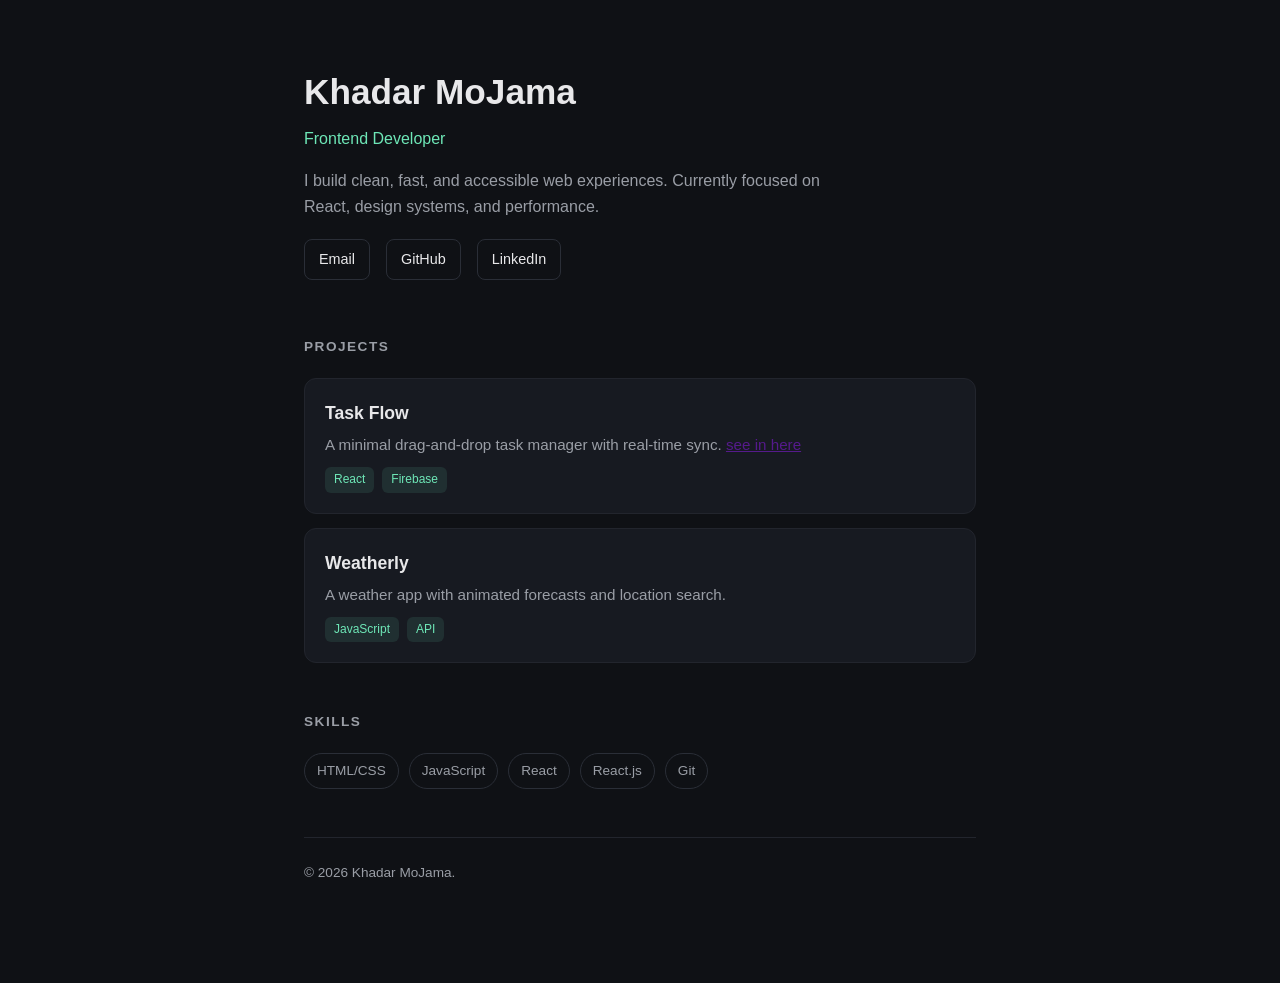
==== index.html @ d8dcfe03 "feat: add portofolio homepage" ====
<!doctype html>
<html lang="en">
  <head>
    <meta charset="UTF-8" />
    <meta name="viewport" content="width=device-width, initial-scale=1.0" />
    <title>Khadar MoJama — Portfolio</title>
    <link rel="stylesheet" href="styles.css" />
  </head>
  <body>
    <div class="wrap">
      <header>
        <h1>Khadar MoJama</h1>
        <p class="role">Frontend Developer</p>
        <p class="bio">
          I build clean, fast, and accessible web experiences. Currently focused
          on React, design systems, and performance.
        </p>
        <div class="links">
          <a href="mailto:khadrmohamedjama@gmail.com">Email</a>

          <a
            href="https://github.com/khadarmojama"
            target="_blank"
            rel="noopener"
            >GitHub</a
          >
          <a
            href="https://www.linkedin.com/in/khadar-mohamed-b617ab34a/"
            target="_blank"
            rel="noopener"
            >LinkedIn</a
          >
        </div>
      </header>

      <section>
        <h2>Projects</h2>

        <div class="project">
          <h3>Task Flow</h3>
          <p>
            A minimal drag-and-drop task manager with real-time sync.
            <a href="">see in here</a>
          </p>

          <div class="tags"><span>React</span><span>Firebase</span></div>
        </div>

        <div class="project">
          <h3>Weatherly</h3>
          <p>A weather app with animated forecasts and location search.</p>
          <div class="tags"><span>JavaScript</span><span>API</span></div>
        </div>
      </section>

      <section>
        <h2>Skills</h2>
        <div class="skills-list">
          <span>HTML/CSS</span>
          <span>JavaScript</span>
          <span>React</span>
          <span>React.js</span>
          <span>Git</span>
        </div>
      </section>

      <footer>&copy; 2026 Khadar MoJama.</footer>
    </div>
  </body>
</html>
---- styles.css ----
:root {
  --bg: #0f1115;
  --card: #171a21;
  --text: #e8e8ea;
  --muted: #9a9ea6;
  --accent: #6ee7b7;
}
* {
  box-sizing: border-box;
  margin: 0;
  padding: 0;
}
body {
  background: var(--bg);
  color: var(--text);
  font-family:
    -apple-system, BlinkMacSystemFont, "Segoe UI", Helvetica, Arial, sans-serif;
  line-height: 1.6;
}
.wrap {
  max-width: 720px;
  margin: 0 auto;
  padding: 64px 24px 100px;
}

header {
  margin-bottom: 56px;
}
header h1 {
  font-size: 2.2rem;
  font-weight: 700;
}
header p.role {
  color: var(--accent);
  font-size: 1rem;
  margin-top: 6px;
}
header p.bio {
  color: var(--muted);
  margin-top: 16px;
  max-width: 560px;
}

.links {
  margin-top: 20px;
  display: flex;
  gap: 16px;
  flex-wrap: wrap;
}
.links a {
  color: var(--text);
  text-decoration: none;
  border: 1px solid #2a2e37;
  padding: 8px 14px;
  border-radius: 8px;
  font-size: 0.9rem;
  transition:
    border-color 0.2s,
    color 0.2s;
}
.links a:hover {
  border-color: var(--accent);
  color: var(--accent);
}

section {
  margin-bottom: 48px;
}
section h2 {
  font-size: 0.85rem;
  text-transform: uppercase;
  letter-spacing: 1.5px;
  color: var(--muted);
  margin-bottom: 20px;
}

.project {
  background: var(--card);
  border: 1px solid #22252d;
  border-radius: 12px;
  padding: 20px;
  margin-bottom: 14px;
}
.project h3 {
  font-size: 1.1rem;
  margin-bottom: 6px;
}
.project p {
  color: var(--muted);
  font-size: 0.95rem;
}
.project .tags {
  margin-top: 10px;
  display: flex;
  gap: 8px;
  flex-wrap: wrap;
}
.project .tags span {
  font-size: 0.75rem;
  color: var(--accent);
  background: rgba(110, 231, 183, 0.1);
  padding: 3px 9px;
  border-radius: 6px;
}

.skills-list {
  display: flex;
  flex-wrap: wrap;
  gap: 10px;
}
.skills-list span {
  border: 1px solid #2a2e37;
  padding: 6px 12px;
  border-radius: 999px;
  font-size: 0.85rem;
  color: var(--muted);
}

footer {
  color: var(--muted);
  font-size: 0.85rem;
  border-top: 1px solid #22252d;
  padding-top: 24px;
}
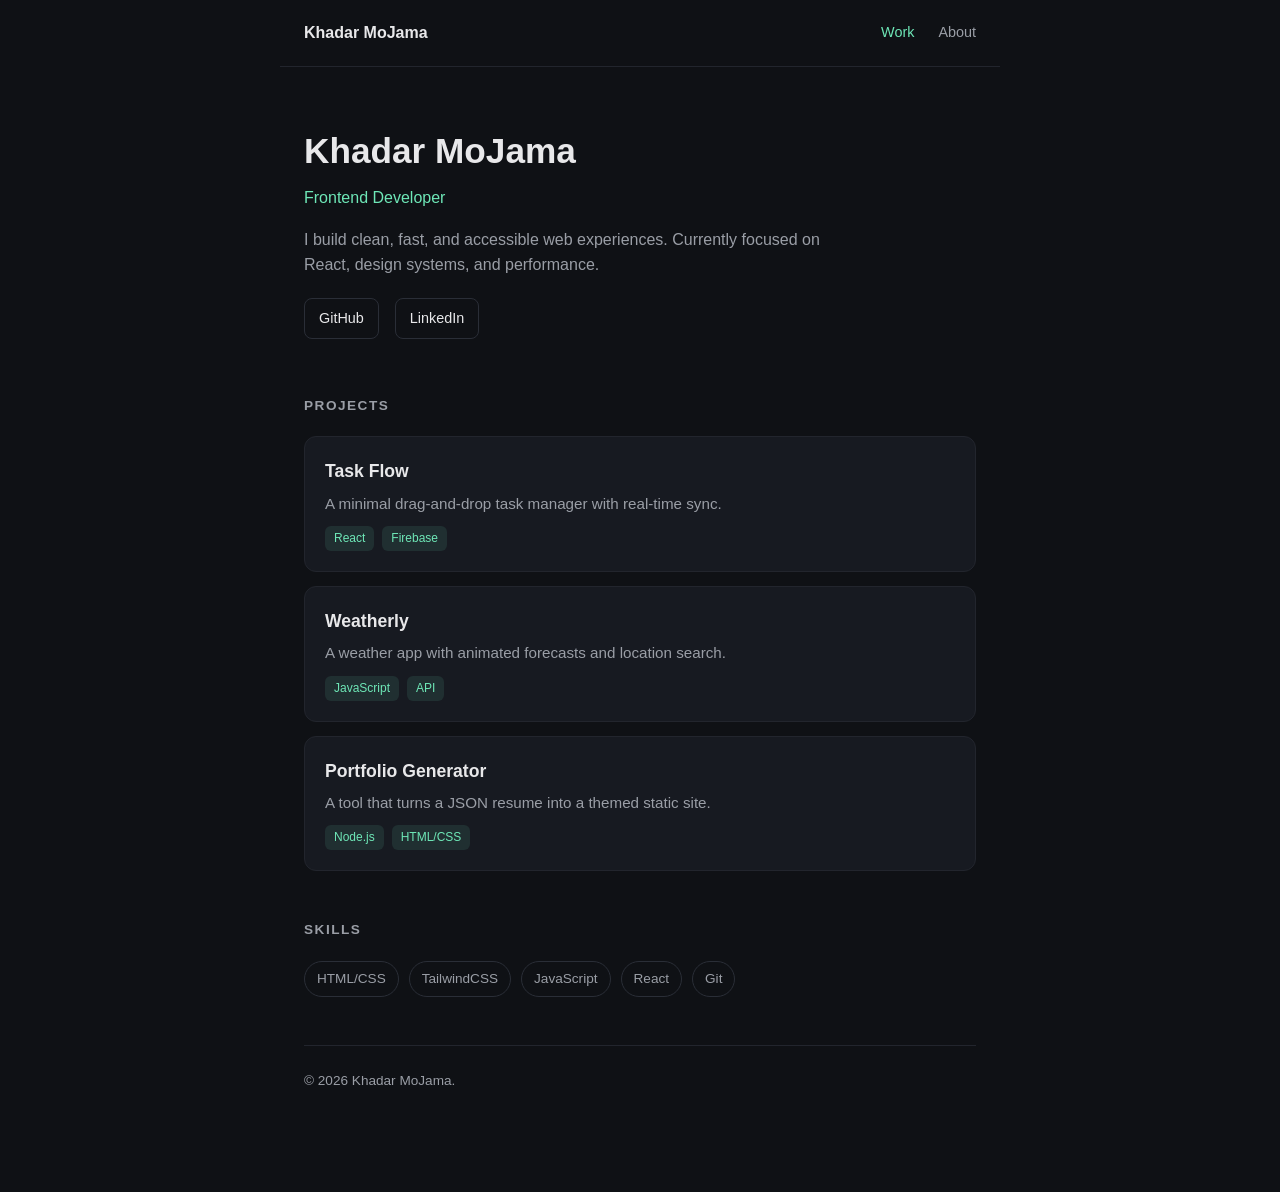
==== commit 691d210d: "feat: add about section" ====
--- a/index.html
+++ b/index.html
@@ -4,9 +4,174 @@
     <meta charset="UTF-8" />
     <meta name="viewport" content="width=device-width, initial-scale=1.0" />
     <title>Khadar MoJama — Portfolio</title>
-    <link rel="stylesheet" href="styles.css" />
+    <style>
+      :root {
+        --bg: #0f1115;
+        --card: #171a21;
+        --text: #e8e8ea;
+        --muted: #9a9ea6;
+        --accent: #6ee7b7;
+      }
+      * {
+        box-sizing: border-box;
+        margin: 0;
+        padding: 0;
+      }
+      body {
+        background: var(--bg);
+        color: var(--text);
+        font-family:
+          -apple-system, BlinkMacSystemFont, "Segoe UI", Helvetica, Arial,
+          sans-serif;
+        line-height: 1.6;
+      }
+      .wrap {
+        max-width: 720px;
+        margin: 0 auto;
+        padding: 0 24px 100px;
+      }
+
+      nav {
+        max-width: 720px;
+        margin: 0 auto;
+        padding: 20px 24px;
+        display: flex;
+        justify-content: space-between;
+        align-items: center;
+        border-bottom: 1px solid #22252d;
+        margin-bottom: 56px;
+      }
+      nav .brand {
+        font-weight: 700;
+        color: var(--text);
+        text-decoration: none;
+        font-size: 1rem;
+      }
+      nav .nav-links {
+        display: flex;
+        gap: 24px;
+      }
+      nav .nav-links a {
+        color: var(--muted);
+        text-decoration: none;
+        font-size: 0.9rem;
+        transition: color 0.2s;
+      }
+      nav .nav-links a:hover,
+      nav .nav-links a.active {
+        color: var(--accent);
+      }
+
+      header {
+        margin-bottom: 56px;
+      }
+      header h1 {
+        font-size: 2.2rem;
+        font-weight: 700;
+      }
+      header p.role {
+        color: var(--accent);
+        font-size: 1rem;
+        margin-top: 6px;
+      }
+      header p.bio {
+        color: var(--muted);
+        margin-top: 16px;
+        max-width: 560px;
+      }
+
+      .links {
+        margin-top: 20px;
+        display: flex;
+        gap: 16px;
+        flex-wrap: wrap;
+      }
+      .links a {
+        color: var(--text);
+        text-decoration: none;
+        border: 1px solid #2a2e37;
+        padding: 8px 14px;
+        border-radius: 8px;
+        font-size: 0.9rem;
+        transition:
+          border-color 0.2s,
+          color 0.2s;
+      }
+      .links a:hover {
+        border-color: var(--accent);
+        color: var(--accent);
+      }
+
+      section {
+        margin-bottom: 48px;
+      }
+      section h2 {
+        font-size: 0.85rem;
+        text-transform: uppercase;
+        letter-spacing: 1.5px;
+        color: var(--muted);
+        margin-bottom: 20px;
+      }
+
+      .project {
+        background: var(--card);
+        border: 1px solid #22252d;
+        border-radius: 12px;
+        padding: 20px;
+        margin-bottom: 14px;
+      }
+      .project h3 {
+        font-size: 1.1rem;
+        margin-bottom: 6px;
+      }
+      .project p {
+        color: var(--muted);
+        font-size: 0.95rem;
+      }
+      .project .tags {
+        margin-top: 10px;
+        display: flex;
+        gap: 8px;
+        flex-wrap: wrap;
+      }
+      .project .tags span {
+        font-size: 0.75rem;
+        color: var(--accent);
+        background: rgba(110, 231, 183, 0.1);
+        padding: 3px 9px;
+        border-radius: 6px;
+      }
+
+      .skills-list {
+        display: flex;
+        flex-wrap: wrap;
+        gap: 10px;
+      }
+      .skills-list span {
+        border: 1px solid #2a2e37;
+        padding: 6px 12px;
+        border-radius: 999px;
+        font-size: 0.85rem;
+        color: var(--muted);
+      }
+
+      footer {
+        color: var(--muted);
+        font-size: 0.85rem;
+        border-top: 1px solid #22252d;
+        padding-top: 24px;
+      }
+    </style>
   </head>
   <body>
+    <nav>
+      <a class="brand" href="index.html">Khadar MoJama</a>
+      <div class="nav-links">
+        <a href="index.html" class="active">Work</a>
+        <a href="about.html">About</a>
+      </div>
+    </nav>
+
     <div class="wrap">
       <header>
         <h1>Khadar MoJama</h1>
@@ -16,8 +181,6 @@
           on React, design systems, and performance.
         </p>
         <div class="links">
-          <a href="mailto:khadrmohamedjama@gmail.com">Email</a>
-
           <a
             href="https://github.com/khadarmojama"
             target="_blank"
@@ -38,11 +201,7 @@
 
         <div class="project">
           <h3>Task Flow</h3>
-          <p>
-            A minimal drag-and-drop task manager with real-time sync.
-            <a href="">see in here</a>
-          </p>
-
+          <p>A minimal drag-and-drop task manager with real-time sync.</p>
           <div class="tags"><span>React</span><span>Firebase</span></div>
         </div>
 
@@ -51,15 +210,21 @@
           <p>A weather app with animated forecasts and location search.</p>
           <div class="tags"><span>JavaScript</span><span>API</span></div>
         </div>
+
+        <div class="project">
+          <h3>Portfolio Generator</h3>
+          <p>A tool that turns a JSON resume into a themed static site.</p>
+          <div class="tags"><span>Node.js</span><span>HTML/CSS</span></div>
+        </div>
       </section>
 
       <section>
         <h2>Skills</h2>
         <div class="skills-list">
           <span>HTML/CSS</span>
+          <span>TailwindCSS</span>
           <span>JavaScript</span>
           <span>React</span>
-          <span>React.js</span>
           <span>Git</span>
         </div>
       </section>
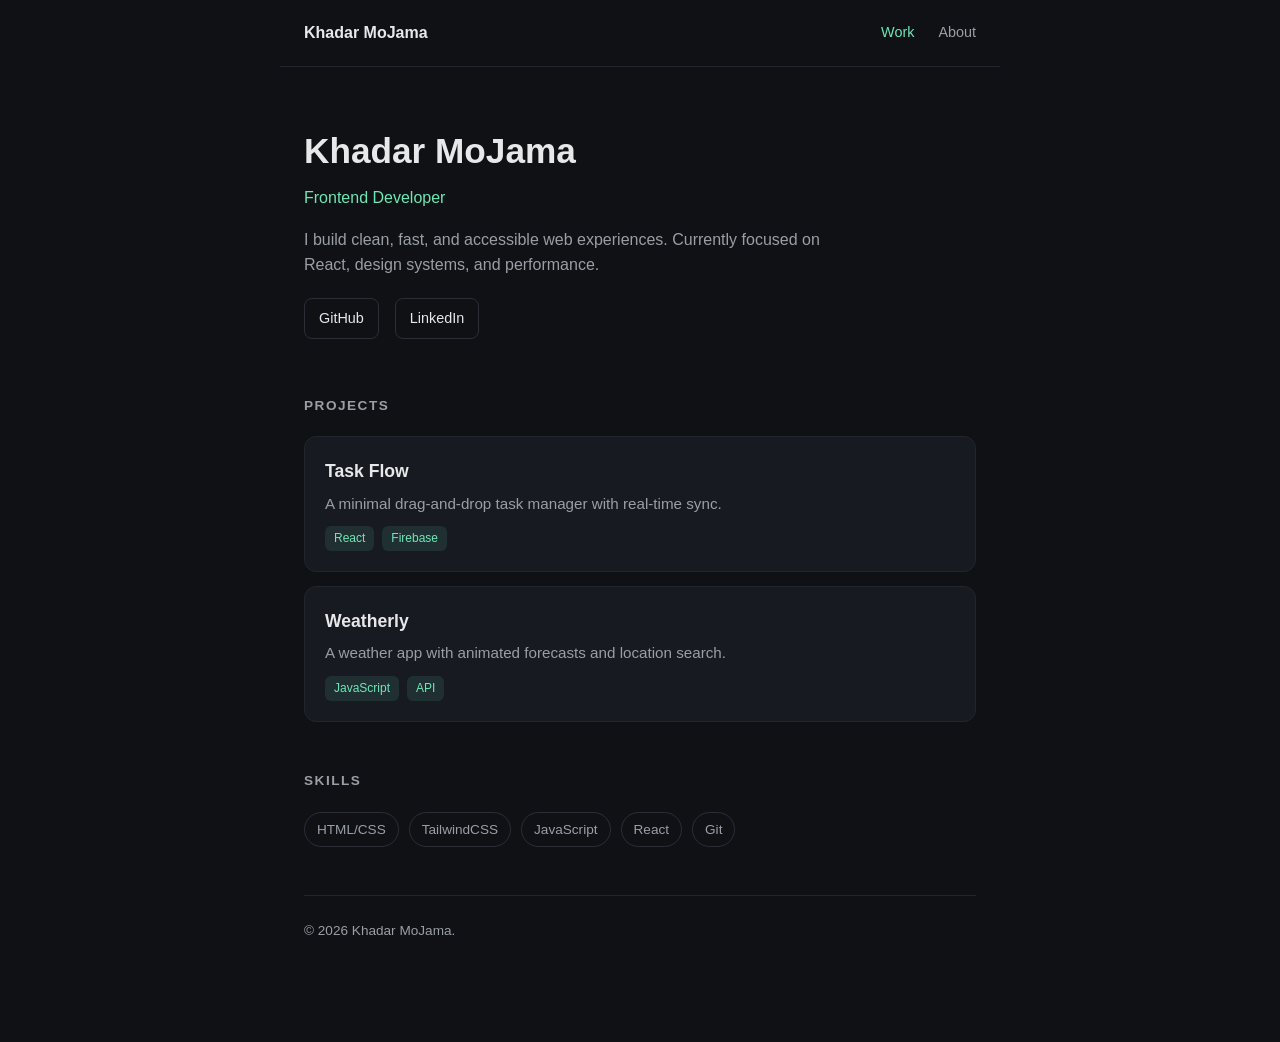
==== commit 977d635a: "updated index page" ====
--- a/index.html
+++ b/index.html
@@ -210,12 +210,6 @@
           <p>A weather app with animated forecasts and location search.</p>
           <div class="tags"><span>JavaScript</span><span>API</span></div>
         </div>
-
-        <div class="project">
-          <h3>Portfolio Generator</h3>
-          <p>A tool that turns a JSON resume into a themed static site.</p>
-          <div class="tags"><span>Node.js</span><span>HTML/CSS</span></div>
-        </div>
       </section>
 
       <section>
